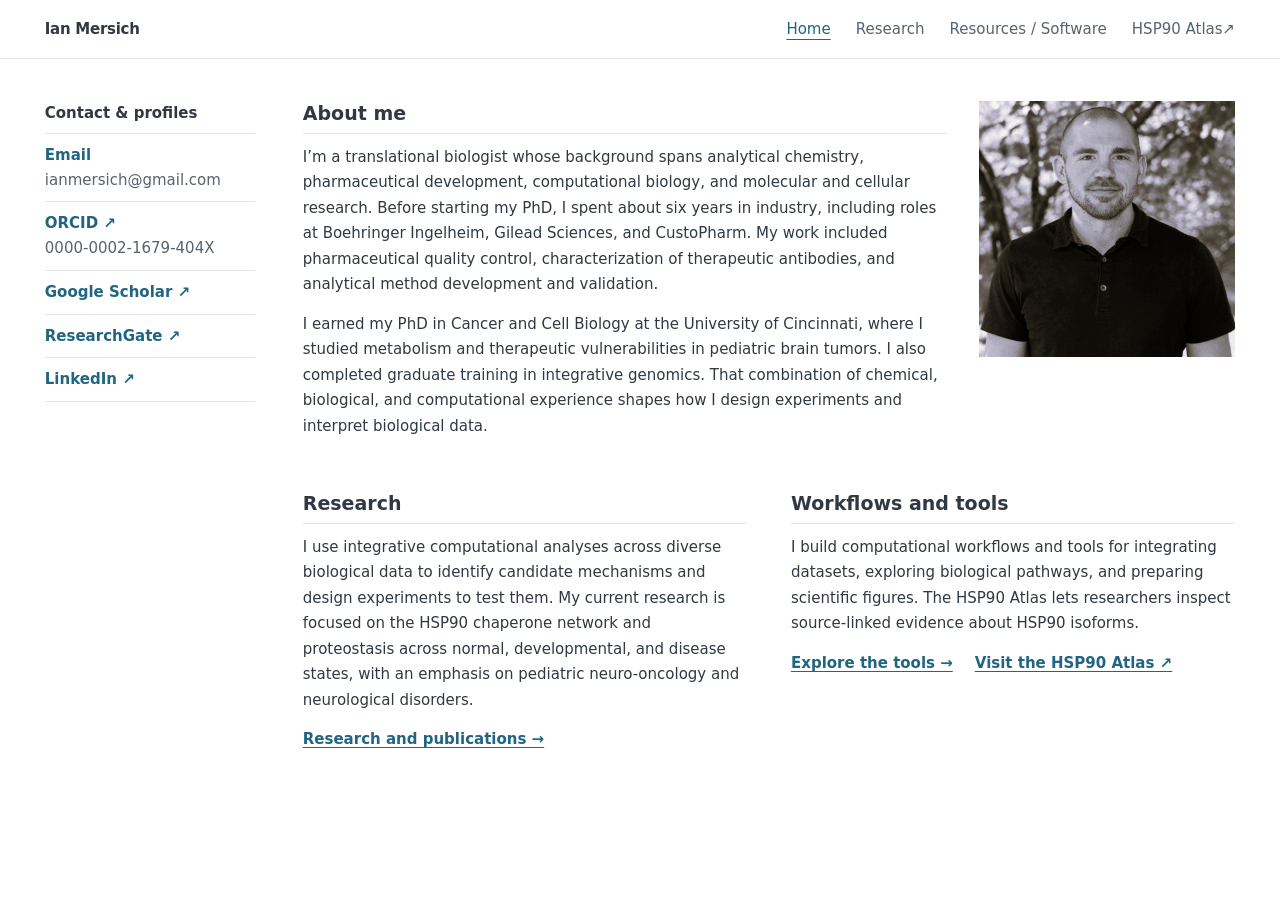
==== pages/index.html @ 9560d46a "Publish Research and Resources pages with personal-site navigation" ====
<!doctype html>
<html lang="en">
  <head>
    <meta charset="utf-8">
    <meta name="viewport" content="width=device-width, initial-scale=1">
    <meta name="description" content="Research and scientific software by Ian Mersich.">
    <title>Ian Mersich — Research and scientific software</title>
    <link rel="icon" href="assets/favicon.svg" type="image/svg+xml">
    <link rel="stylesheet" href="assets/preview.css">
    <link rel="stylesheet" href="assets/personal-theme.css">
  </head>
  <body data-preview-page="home">
    <a class="skip-link" href="#main">Skip to content</a>
    <header class="site-header"><div class="site-header__inner"><a class="wordmark" href="/" aria-label="Ian Mersich home"><span class="wordmark__text"><strong>Ian Mersich</strong></span></a><nav class="primary-nav" aria-label="Primary navigation"><a aria-current="page" href="/">Home</a><a href="/research.html">Research</a><a href="/software.html">Resources / Software</a><a href="https://ian-mersich.github.io/hsp90-atlas-site/">HSP90 Atlas <span aria-hidden="true">↗</span></a></nav></div></header>
    <main id="main" class="home-main shell">
      <aside class="profile-summary" aria-label="Contact and professional profiles">
        <p class="profile-summary__label">Contact &amp; profiles</p>
        <nav aria-label="Profile links">
          <a href="mailto:ianmersich@gmail.com">Email<span>ianmersich@gmail.com</span></a>
          <a href="https://orcid.org/0000-0002-1679-404X" rel="me">ORCID ↗<span>0000-0002-1679-404X</span></a>
          <a href="https://scholar.google.com/citations?user=Ad_-PCsAAAAJ&amp;hl=en" rel="me">Google Scholar ↗</a>
          <a href="https://www.researchgate.net/profile/Ian-Mersich-2" rel="me">ResearchGate ↗</a>
          <a href="https://www.linkedin.com/in/ian-mersich" rel="me">LinkedIn ↗</a>
        </nav>
      </aside>
      <div class="personal-content">
        <section class="home-intro" aria-labelledby="about-title">
          <div class="home-intro__copy">
            <h1 id="about-title">About me</h1>
            <p>I’m a translational biologist whose background spans analytical chemistry, pharmaceutical development, computational biology, and molecular and cellular research. Before starting my PhD, I spent about six years in industry, including roles at Boehringer Ingelheim, Gilead Sciences, and CustoPharm. My work included pharmaceutical quality control, characterization of therapeutic antibodies, and analytical method development and validation.</p>
            <p>I earned my PhD in Cancer and Cell Biology at the University of Cincinnati, where I studied metabolism and therapeutic vulnerabilities in pediatric brain tumors. I also completed graduate training in integrative genomics. That combination of chemical, biological, and computational experience shapes how I design experiments and interpret biological data.</p>
          </div>
          <img class="home-intro__photo" src="assets/ian-mersich-portrait.jpg" alt="Portrait of Ian Mersich" width="791" height="791" decoding="async">
        </section>
        <section class="home-section" aria-labelledby="home-research-title">
          <h2 id="home-research-title">Research</h2>
          <p>I use integrative computational analyses across diverse biological data to identify candidate mechanisms and design experiments to test them. My current research is focused on the HSP90 chaperone network and proteostasis across normal, developmental, and disease states, with an emphasis on pediatric neuro-oncology and neurological disorders.</p>
          <p><a href="/research.html">Research and publications →</a></p>
        </section>
        <section class="home-section" aria-labelledby="home-resources-title">
          <h2 id="home-resources-title">Workflows and tools</h2>
          <p>I build computational workflows and tools for integrating datasets, exploring biological pathways, and preparing scientific figures. The HSP90 Atlas lets researchers inspect source-linked evidence about HSP90 isoforms.</p>
          <p class="home-inline-links"><a href="/software.html">Explore the tools →</a><a href="https://ian-mersich.github.io/hsp90-atlas-site/">Visit the HSP90 Atlas ↗</a></p>
        </section>
      </div>
    </main>
  </body>
</html>
---- pages/assets/preview.css ----
:root {
  color-scheme: light;
  --paper: #f3f0e8;
  --paper-deep: #e9e4d8;
  --surface: #fbfaf5;
  --ink: #15231f;
  --muted: #5e6760;
  --line: #cbc9bd;
  --forest: #214c43;
  --forest-light: #d9e4dc;
  --amber: #c96e32;
  --amber-dark: #91441f;
  --blue: #3f626d;
  --focus: #1768a5;
  --max: 1240px;
  --serif: Georgia, "Times New Roman", serif;
  --sans: Inter, ui-sans-serif, system-ui, -apple-system, BlinkMacSystemFont, "Segoe UI", sans-serif;
  font-family: var(--sans);
}

* { box-sizing: border-box; }

html {
  background: var(--paper);
  color: var(--ink);
  scroll-behavior: smooth;
  scroll-padding-top: 160px;
}

section[id], h2[id] { scroll-margin-top: 160px; }

body {
  margin: 0;
  min-width: 320px;
  background:
    radial-gradient(circle at 88% 6%, rgba(201, 110, 50, 0.09), transparent 30rem),
    var(--paper);
  font-size: 16px;
  line-height: 1.58;
}

a { color: inherit; text-underline-offset: 0.22em; }
a:hover { text-decoration-thickness: 2px; }
a:focus-visible, summary:focus-visible {
  outline: 3px solid var(--focus);
  outline-offset: 4px;
  border-radius: 3px;
}

.shell {
  width: min(calc(100% - 64px), var(--max));
  margin-inline: auto;
}

.skip-link {
  position: fixed;
  z-index: 100;
  inset: 12px auto auto 12px;
  transform: translateY(-180%);
  padding: 10px 14px;
  border: 1px solid var(--line);
  background: var(--surface);
  font-weight: 750;
}
.skip-link:focus { transform: translateY(0); }

.preview-banner {
  min-height: 38px;
  display: flex;
  align-items: center;
  justify-content: space-between;
  gap: 24px;
  padding: 7px max(24px, calc((100vw - var(--max)) / 2));
  color: #eef5f1;
  background: var(--forest);
  font-size: 12px;
  letter-spacing: 0.015em;
}
.preview-banner div { display: flex; gap: 12px; flex-wrap: wrap; }
.preview-banner strong { color: #fff; }
.preview-banner a { flex: 0 0 auto; font-weight: 750; }

.site-header {
  position: sticky;
  top: 0;
  z-index: 20;
  border-bottom: 1px solid rgba(21, 35, 31, 0.16);
  background: rgba(243, 240, 232, 0.94);
  backdrop-filter: blur(18px);
}
.site-header__inner {
  width: min(calc(100% - 64px), var(--max));
  min-height: 78px;
  margin-inline: auto;
  display: flex;
  align-items: center;
  justify-content: space-between;
  gap: 40px;
}
.wordmark {
  display: inline-flex;
  align-items: center;
  gap: 12px;
  color: var(--ink);
  font-size: 17px;
  font-weight: 780;
  letter-spacing: -0.018em;
  text-decoration: none;
}
.wordmark__mark {
  width: 31px;
  height: 31px;
  display: grid;
  place-items: center;
  border-radius: 50%;
  color: #fff;
  background: var(--ink);
  font-family: var(--serif);
  font-size: 18px;
  font-weight: 400;
}
.primary-nav { display: flex; align-items: stretch; gap: 32px; }
.primary-nav a {
  min-height: 48px;
  display: inline-flex;
  align-items: center;
  position: relative;
  color: var(--muted);
  font-size: 14px;
  font-weight: 720;
  text-decoration: none;
}
.primary-nav a[aria-current="page"] { color: var(--ink); }
.primary-nav a[aria-current="page"]::after {
  content: "";
  position: absolute;
  inset: auto 0 4px;
  height: 2px;
  background: var(--amber);
}

.kicker {
  margin: 0 0 18px;
  color: var(--amber-dark);
  font-size: 11px;
  font-weight: 800;
  letter-spacing: 0.15em;
  text-transform: uppercase;
}
.kicker--light { color: #f3b383; }
h1, h2, h3, p { margin-top: 0; }
h1, h2 {
  font-family: var(--serif);
  font-weight: 400;
  letter-spacing: -0.042em;
}
h1 { margin-bottom: 28px; font-size: clamp(52px, 6.6vw, 94px); line-height: 0.98; }
h2 { margin-bottom: 20px; font-size: clamp(34px, 4vw, 58px); line-height: 1.04; }
h3 { margin-bottom: 12px; font-size: clamp(22px, 2.2vw, 32px); line-height: 1.2; letter-spacing: -0.026em; }

.hero {
  min-height: 720px;
  display: grid;
  grid-template-columns: minmax(0, 1.03fr) minmax(430px, 0.74fr);
  align-items: center;
  gap: clamp(60px, 8vw, 128px);
  padding-block: 78px 92px;
}
.hero__copy { max-width: 720px; }
.hero-aside {
  align-self: stretch;
  display: flex;
  flex-direction: column;
  justify-content: center;
  padding: 38px clamp(26px, 4vw, 56px);
  border-left: 1px solid var(--line);
  background: rgba(251, 250, 245, 0.67);
}
.hero-aside ol { margin: 0; padding: 0; list-style: none; border-top: 1px solid var(--ink); }
.hero-aside li { display: grid; grid-template-columns: 34px 1fr; column-gap: 14px; padding: 20px 0; border-bottom: 1px solid var(--line); }
.hero-aside li span { color: var(--amber-dark); font-size: 11px; font-weight: 800; }
.hero-aside li strong { font-family: var(--serif); font-size: 22px; line-height: 1.12; font-weight: 400; }
.hero-aside li p { grid-column: 2; margin: 8px 0 0; color: var(--muted); font-size: 13px; }
.hero__lead, .page-hero__lead {
  max-width: 710px;
  margin-bottom: 36px;
  color: var(--muted);
  font-size: clamp(18px, 1.75vw, 24px);
  line-height: 1.55;
}
.hero__actions { display: flex; align-items: center; gap: 28px; flex-wrap: wrap; }
.button {
  min-height: 48px;
  display: inline-flex;
  align-items: center;
  justify-content: center;
  padding: 11px 18px;
  border: 1px solid currentColor;
  font-size: 14px;
  font-weight: 780;
  text-decoration: none;
}
.button--primary { color: #fff; border-color: var(--forest); background: var(--forest); }
.button--primary:hover { background: #173b34; }
.button--light { color: var(--ink); border-color: #f7e7d8; background: #f7e7d8; }
.text-link { font-size: 14px; font-weight: 780; }

.hero-figure { min-width: 0; }
.hero-figure svg { width: 100%; display: block; overflow: visible; }
.hero-figure__path { fill: none; stroke-width: 1.6; }
.hero-figure__path--a { stroke: var(--amber); }
.hero-figure__path--b { stroke: var(--blue); stroke-dasharray: 4 7; }
.hero-figure__wash { fill: rgba(255, 255, 255, 0.42); stroke: rgba(21, 35, 31, 0.11); }
.hero-figure__node { fill: var(--surface); stroke: var(--forest); stroke-width: 2; }
.hero-figure__node--large { fill: var(--forest-light); }
.hero-figure text { fill: var(--ink); font: 22px var(--serif); text-anchor: middle; }
.hero-figure text.hero-figure__small { fill: var(--muted); font: 12px var(--sans); letter-spacing: 0.08em; text-transform: uppercase; }
.hero-figure > p { max-width: 340px; margin: -26px auto 0; color: var(--muted); font-size: 11px; text-align: center; }

.question-index, .publication-gates, .evidence-order, .software-flow {
  padding-block: 100px;
  border-top: 1px solid var(--line);
}
.section-intro { max-width: 760px; margin-bottom: 58px; }
.section-intro > p:last-child { color: var(--muted); }
.section-intro--split {
  max-width: none;
  display: grid;
  grid-template-columns: minmax(0, 1fr) minmax(300px, 0.62fr);
  gap: 80px;
  align-items: end;
}
.section-intro--split h2 { margin-bottom: 0; }
.section-intro--split > p { margin-bottom: 8px; }

.question-list { list-style: none; margin: 0; padding: 0; border-top: 1px solid var(--ink); }
.question-list li {
  display: grid;
  grid-template-columns: 72px minmax(0, 1fr) 44px;
  gap: 28px;
  align-items: start;
  padding-block: 34px;
  border-bottom: 1px solid var(--line);
}
.question-list__number, .question-list__status { color: var(--amber-dark); font-size: 11px; font-weight: 800; letter-spacing: 0.12em; text-transform: uppercase; }
.question-list__status { margin-bottom: 9px; }
.question-list h3 { max-width: 810px; }
.question-list li div > p:last-child { max-width: 760px; margin-bottom: 0; color: var(--muted); }
.question-list__arrow { padding-top: 36px; color: var(--amber-dark); font-size: 24px; text-align: right; }

.story-section {
  display: grid;
  grid-template-columns: minmax(0, 1.05fr) minmax(390px, 0.82fr);
  gap: clamp(52px, 8vw, 110px);
  align-items: center;
  padding-block: 112px 124px;
  border-top: 1px solid var(--line);
}
.story-visual { min-height: 520px; position: relative; overflow: hidden; background: var(--paper-deep); }
.story-visual__field {
  position: absolute;
  inset: 11% 9%;
  background:
    radial-gradient(circle at 24% 31%, var(--amber) 0 7px, transparent 8px),
    radial-gradient(circle at 67% 24%, var(--forest) 0 14px, transparent 15px),
    radial-gradient(circle at 72% 69%, var(--blue) 0 9px, transparent 10px),
    radial-gradient(circle at 36% 72%, var(--forest) 0 5px, transparent 6px),
    linear-gradient(115deg, transparent 0 39%, rgba(33, 76, 67, 0.2) 39.3% 39.8%, transparent 40.1%),
    linear-gradient(25deg, transparent 0 56%, rgba(201, 110, 50, 0.23) 56.3% 56.8%, transparent 57.1%);
  border: 1px solid rgba(21, 35, 31, 0.16);
  border-radius: 50% 45% 48% 42%;
  transform: rotate(-5deg);
}
.story-visual__label { position: absolute; padding: 5px 9px; color: var(--muted); background: var(--surface); font-size: 10px; font-weight: 800; letter-spacing: 0.12em; text-transform: uppercase; }
.story-visual__label--one { left: 9%; top: 15%; }
.story-visual__label--two { right: 8%; top: 46%; }
.story-visual__label--three { left: 23%; bottom: 10%; }
.story-visual--atlas { padding: 40px; background: #e3e9e3; }
.story-visual--atlas::before,
.story-visual--atlas::after { content: ""; position: absolute; inset: 23% 17%; border: 1px solid rgba(33, 76, 67, 0.36); border-radius: 50%; transform: rotate(-23deg); }
.story-visual--atlas::after { inset: 33% 10%; transform: rotate(33deg); border-color: rgba(201, 110, 50, 0.43); }
.story-visual__eyebrow { position: relative; z-index: 1; font-family: var(--serif); font-size: clamp(24px, 3vw, 36px); }
.story-visual__isoform { position: absolute; z-index: 2; display: grid; place-items: center; width: 114px; height: 114px; border: 1px solid var(--forest); border-radius: 50%; background: var(--surface); color: var(--forest); font-size: 13px; font-weight: 800; }
.story-visual__isoform--one { top: 26%; left: 20%; }
.story-visual__isoform--two { top: 27%; right: 15%; }
.story-visual__isoform--three { bottom: 18%; left: 25%; }
.story-visual__isoform--four { bottom: 14%; right: 13%; }
.story-visual__caption { position: absolute; z-index: 3; left: 40px; bottom: 16px; right: 40px; color: var(--muted); font-size: 11px; }
.story-copy__lead { margin-bottom: 34px; color: var(--muted); font-size: 19px; }
.story-facts { margin: 0 0 34px; border-top: 1px solid var(--line); }
.story-facts div { display: grid; grid-template-columns: 120px 1fr; gap: 18px; padding-block: 13px; border-bottom: 1px solid var(--line); }
.story-facts dt { font-size: 12px; font-weight: 800; }
.story-facts dd { margin: 0; color: var(--muted); font-size: 13px; }

.free-bench-band { color: #eef4f0; background: var(--ink); }
.free-bench-band__inner { min-height: 470px; display: grid; grid-template-columns: minmax(0, 1fr) minmax(360px, 0.72fr); gap: 96px; align-items: center; }
.free-bench-band h2 { margin-bottom: 0; color: #fff; }
.free-bench-band__inner > div:last-child p { margin-bottom: 30px; color: #c5d1ca; font-size: 18px; }

.gate-list { list-style: none; margin: 0; padding: 0; display: grid; grid-template-columns: repeat(2, minmax(0, 1fr)); border-top: 1px solid var(--line); }
.gate-list li { min-height: 100px; display: grid; grid-template-columns: 50px 1fr; align-items: center; padding: 20px 26px 20px 0; border-bottom: 1px solid var(--line); font-weight: 700; }
.gate-list li:nth-child(odd) { border-right: 1px solid var(--line); }
.gate-list li:nth-child(even) { padding-left: 26px; }
.gate-list span { color: var(--amber-dark); font-size: 11px; letter-spacing: 0.1em; }

.site-footer { border-top: 1px solid var(--line); background: var(--surface); }
.site-footer__inner { min-height: 170px; display: flex; align-items: center; justify-content: space-between; gap: 40px; color: var(--muted); font-size: 12px; }
.site-footer p { margin: 0; }
.site-footer strong { display: block; margin-bottom: 3px; color: var(--ink); font-size: 14px; }
.site-footer span { display: block; }

.page-hero { max-width: 1050px; margin-inline: max(32px, calc((100vw - var(--max)) / 2)); padding-block: 96px 82px; }
.page-hero h1 { max-width: 980px; font-size: clamp(52px, 6vw, 84px); }
.page-hero--software { max-width: 1240px; display: grid; grid-template-columns: minmax(0, 1.25fr) minmax(290px, .65fr); align-items: center; gap: 7vw; }
.software-aside { padding: 30px; border: 1px solid var(--line); background: var(--surface); }
.software-aside ol { list-style: none; margin: 0; padding: 0; border-top: 1px solid var(--ink); }
.software-aside li { display: grid; grid-template-columns: 30px 1fr; align-items: center; gap: 10px; padding: 13px 0; border-bottom: 1px solid var(--line); }
.software-aside li span { color: var(--amber-dark); font-size: 10px; font-weight: 800; }
.software-aside li strong { font-family: var(--serif); font-size: 26px; font-weight: 400; }
.software-aside > p:last-child { margin: 20px 0 0; color: var(--muted); font-size: 13px; }

.research-template { padding-block: 76px 92px; border-top: 1px solid var(--ink); }
.research-template__header { display: flex; justify-content: space-between; gap: 24px; margin-bottom: 72px; font-size: 11px; font-weight: 800; letter-spacing: 0.12em; text-transform: uppercase; }
.research-template__header p { margin: 0; color: var(--amber-dark); }
.research-template__body { display: grid; grid-template-columns: minmax(0, 1.2fr) minmax(330px, 0.72fr); gap: 88px; }
.research-template__body h2 { max-width: 700px; }
.research-template__summary { padding-top: 35px; color: var(--muted); font-size: 18px; }
.research-template__facts { display: grid; grid-template-columns: repeat(4, 1fr); margin: 74px 0 0; border-top: 1px solid var(--line); }
.research-template__facts div { min-height: 104px; padding: 18px 22px 12px 0; border-right: 1px solid var(--line); }
.research-template__facts div + div { padding-left: 22px; }
.research-template__facts div:last-child { border-right: 0; }
.research-template__facts dt { margin-bottom: 7px; font-size: 11px; font-weight: 800; text-transform: uppercase; }
.research-template__facts dd { margin: 0; color: var(--muted); font-size: 13px; }
.research-template--alternate { border-color: var(--line); background: linear-gradient(90deg, transparent, rgba(255, 255, 255, 0.25), transparent); }

.evidence-order ol, .software-flow ol { list-style: none; margin: 0; padding: 0; display: grid; grid-template-columns: repeat(5, minmax(0, 1fr)); border-top: 1px solid var(--ink); }
.evidence-order li, .software-flow li { min-height: 220px; padding: 22px 24px 22px 0; border-right: 1px solid var(--line); }
.evidence-order li + li, .software-flow li + li { padding-left: 24px; }
.evidence-order li:last-child, .software-flow li:last-child { border-right: 0; }
.evidence-order span, .software-flow span { display: block; margin-bottom: 42px; color: var(--amber-dark); font-size: 11px; font-weight: 800; }
.evidence-order strong, .software-flow strong { display: block; margin-bottom: 8px; font-size: 16px; }
.evidence-order p, .software-flow p { margin: 0; color: var(--muted); font-size: 13px; }
.software-flow ol { grid-template-columns: repeat(4, minmax(0, 1fr)); }

.product-list { border-top: 1px solid var(--ink); }
.product-row {
  display: grid;
  grid-template-columns: 64px minmax(230px, 0.72fr) minmax(330px, 1fr) 180px;
  gap: 36px;
  padding-block: 54px 62px;
  border-bottom: 1px solid var(--line);
  align-items: start;
}
.product-row__index { color: var(--amber-dark); font-size: 11px; font-weight: 800; letter-spacing: 0.12em; }
.product-row h2 { margin: 0; font-size: clamp(31px, 3.2vw, 46px); }
.product-row__copy > p { margin-bottom: 22px; color: var(--muted); font-size: 17px; }
.product-row__copy ul { margin: 0; padding-left: 1.1em; color: var(--muted); font-size: 13px; }
.product-row__copy li + li { margin-top: 5px; }
.product-row__status { justify-self: end; margin: 4px 0 0; padding: 5px 9px; border: 1px solid var(--line); color: var(--muted); font-size: 10px; font-weight: 800; letter-spacing: 0.08em; text-transform: uppercase; }
.product-row--workspace { --row-accent: var(--forest); }
.product-row--bioplot { --row-accent: var(--amber); }
.product-row--figure { --row-accent: var(--blue); }
.product-row__index { border-top: 4px solid var(--row-accent); padding-top: 10px; }

.availability { display: grid; grid-template-columns: minmax(0, 1fr) minmax(340px, 0.72fr); gap: 96px; align-items: start; padding-block: 110px; }
.availability h2 { margin-bottom: 0; }
.availability > p { color: var(--muted); font-size: 18px; }
.availability__copy { color: var(--muted); font-size: 18px; }
.availability__copy p + p { margin-top: 18px; }

.section-nav { border-bottom: 1px solid var(--line); background: var(--surface); }
.section-nav .shell { min-height: 58px; display: flex; align-items: center; justify-content: space-between; gap: 24px; }
.section-nav span { font-size: 13px; font-weight: 800; }
.section-nav div div { display: flex; flex-wrap: wrap; gap: 26px; }
.section-nav a { color: var(--muted); font-size: 12px; font-weight: 700; text-decoration: none; }
.section-nav a:hover { color: var(--ink); text-decoration: underline; }
.figure-hero { min-height: 690px; display: grid; grid-template-columns: minmax(0, 1fr) minmax(370px, 0.85fr); gap: clamp(48px, 7vw, 100px); align-items: center; padding-block: 96px 112px; }
.figure-hero h1 { max-width: 800px; }
.figure-study { min-width: 0; padding: 30px; background: #dfeae8; box-shadow: inset 0 0 0 1px #bbcfca; }
.figure-study__page { padding: 24px; aspect-ratio: 0.86; background: #fffdfa; box-shadow: 0 12px 30px rgba(21, 35, 31, 0.12); }
.figure-study__top { display: flex; justify-content: space-between; color: var(--forest); font-family: var(--serif); font-size: 28px; }
.figure-study__cells { height: calc(100% - 34px); display: grid; grid-template-columns: 1fr 1fr; grid-template-rows: 1.3fr 0.6fr; gap: 12px; }
.figure-study__plot { position: relative; display: flex; align-items: end; gap: 8px; padding: 34px 18px 18px; border: 1px solid var(--line); background: linear-gradient(to top, #f0f4ef 1px, transparent 1px) 0 0/100% 25%; }
.figure-study__plot i { flex: 1; display: block; background: var(--forest); }
.figure-study__plot i:nth-child(1) { height: 38%; }.figure-study__plot i:nth-child(2) { height: 64%; background: var(--blue); }.figure-study__plot i:nth-child(3) { height: 48%; }.figure-study__plot i:nth-child(4) { height: 81%; background: var(--blue); }
.figure-study__image { border: 1px solid var(--line); background: radial-gradient(circle at 36% 42%, #71988e 0 15%, transparent 16%), radial-gradient(circle at 63% 57%, #c87955 0 10%, transparent 11%), radial-gradient(circle at 73% 30%, #426b75 0 8%, transparent 9%), #e9e9de; }
.figure-study__annotation { grid-column: 1 / -1; display: flex; align-items: center; justify-content: space-between; gap: 12px; padding: 12px; border-top: 1px solid var(--line); color: var(--muted); font-size: 11px; text-transform: uppercase; letter-spacing: .09em; }
.figure-study > p { margin: 12px 0 0; color: var(--muted); font-size: 11px; text-align: center; }
.figure-learning { display: grid; grid-template-columns: minmax(0, .8fr) minmax(0, 1fr); gap: 9vw; padding-block: 105px; border-top: 1px solid var(--line); }
.figure-learning > div > p:last-child { max-width: 550px; color: var(--muted); font-size: 18px; }
.figure-learning ol { margin: 0; padding: 0; list-style: none; border-top: 1px solid var(--ink); }
.figure-learning li { display: grid; grid-template-columns: 42px 1fr; column-gap: 16px; padding: 18px 0; border-bottom: 1px solid var(--line); }
.figure-learning li span { color: var(--amber-dark); font-size: 11px; font-weight: 800; }
.figure-learning li strong { font-size: 16px; }.figure-learning li p { grid-column: 2; margin: 3px 0 0; color: var(--muted); font-size: 13px; }
.figure-format-band { color: #eef4f0; background: var(--forest); }
.figure-format-band__inner { display: grid; grid-template-columns: minmax(0, 1fr) minmax(360px, .85fr); gap: 9vw; padding-block: 100px; }
.figure-format-band h2 { color: #fff; }.figure-format-band__inner > div:last-child { color: #d8e5de; font-size: 18px; }

@media (max-width: 900px) {
  .shell, .site-header__inner { width: min(calc(100% - 40px), var(--max)); }
  .hero { min-height: auto; grid-template-columns: 1fr; padding-top: 72px; }
  .hero-aside { border-left: 0; border-top: 1px solid var(--line); }
  .hero-figure { max-width: 560px; margin-inline: auto; }
  .section-intro--split, .story-section, .free-bench-band__inner, .research-template__body, .availability, .page-hero--software { grid-template-columns: 1fr; gap: 34px; }
  .free-bench-band__inner { padding-block: 88px; }
  .research-template__facts { grid-template-columns: repeat(2, 1fr); }
  .research-template__facts div:nth-child(2) { border-right: 0; }
  .evidence-order ol { grid-template-columns: repeat(2, 1fr); }
  .evidence-order li { border-bottom: 1px solid var(--line); }
  .software-flow ol { grid-template-columns: repeat(2, 1fr); }
  .product-row { grid-template-columns: 48px minmax(0, 0.65fr) minmax(0, 1fr); }
  .product-row__status { grid-column: 2 / -1; justify-self: start; }
  .figure-hero, .figure-learning, .figure-format-band__inner { grid-template-columns: 1fr; gap: 35px; }
  .figure-hero { min-height: auto; }
  .figure-study { max-width: 580px; }
}

@media (max-width: 620px) {
  html { scroll-padding-top: 190px; }
  section[id], h2[id] { scroll-margin-top: 190px; }
  .preview-banner { align-items: flex-start; padding-inline: 16px; }
  .preview-banner span { display: none; }
  .site-header__inner { min-height: 94px; align-items: flex-start; flex-direction: column; justify-content: center; gap: 2px; padding-block: 10px; }
  .primary-nav { width: 100%; justify-content: space-between; gap: 12px; }
  .primary-nav a { min-height: 36px; }
  .primary-nav { flex-wrap: wrap; justify-content: flex-start; column-gap: 18px; }
  .section-nav .shell { align-items: flex-start; flex-direction: column; padding-block: 12px; gap: 7px; }
  .section-nav div div { gap: 10px 18px; }
  h1 { font-size: clamp(44px, 15vw, 66px); }
  .hero { padding-block: 58px 76px; }
  .hero-figure > p { margin-top: -5px; }
  .question-index, .publication-gates, .evidence-order, .software-flow { padding-block: 74px; }
  .question-list li { grid-template-columns: 42px 1fr; gap: 14px; }
  .question-list__arrow { display: none; }
  .story-visual { min-height: 380px; }
  .story-visual__isoform { width: 82px; height: 82px; font-size: 11px; }
  .story-visual__caption { left: 16px; right: 16px; }
  .gate-list { grid-template-columns: 1fr; }
  .gate-list li:nth-child(odd) { border-right: 0; }
  .gate-list li:nth-child(even) { padding-left: 0; }
  .site-footer__inner { min-height: 190px; align-items: flex-start; flex-direction: column; justify-content: center; gap: 20px; }
  .page-hero { margin-inline: 20px; padding-block: 82px; }
  .software-aside { padding: 22px; }
  .research-template__header { margin-bottom: 48px; }
  .research-template__facts, .evidence-order ol, .software-flow ol { grid-template-columns: 1fr; }
  .research-template__facts div, .research-template__facts div + div { padding-left: 0; border-right: 0; border-bottom: 1px solid var(--line); }
  .evidence-order li, .evidence-order li + li, .software-flow li, .software-flow li + li { min-height: 0; padding: 22px 0; border-right: 0; border-bottom: 1px solid var(--line); }
  .evidence-order span, .software-flow span { margin-bottom: 18px; }
  .product-row { grid-template-columns: 38px 1fr; gap: 24px 12px; }
  .product-row__copy, .product-row__status { grid-column: 2; }
  .figure-study { padding: 12px; }
  .figure-study__page { padding: 13px; }
  .figure-study__cells { gap: 7px; }
  .figure-format-band__inner { padding-block: 70px; }
}

@media (prefers-reduced-motion: reduce) {
  html { scroll-behavior: auto; }
  *, *::before, *::after { animation-duration: 0.01ms !important; animation-iteration-count: 1 !important; transition-duration: 0.01ms !important; }
}

@media print {
  .preview-banner { color: var(--ink); border-bottom: 1px solid var(--line); background: transparent; }
  .site-header { position: static; backdrop-filter: none; }
  body { background: #fff; }
}
---- pages/assets/personal-theme.css ----
/* Private personal-site direction, informed by the restrained layout at hmusta.com.
   The Superbench product name and HSP90 Atlas remain separate from this site identity. */
:root {
  --paper: #ffffff;
  --paper-deep: #f7f8f9;
  --surface: #ffffff;
  --ink: #303943;
  --muted: #58636e;
  --line: #e2e6e9;
  --forest: #216582;
  --forest-light: #edf4f6;
  --amber: #216582;
  --amber-dark: #216582;
  --blue: #216582;
  --focus: #1976a3;
  --max: 1600px;
  --page-gutter: clamp(24px, 3.5vw, 72px);
  --serif: ui-sans-serif, system-ui, -apple-system, BlinkMacSystemFont, "Segoe UI", sans-serif;
  --sans: ui-sans-serif, system-ui, -apple-system, BlinkMacSystemFont, "Segoe UI", sans-serif;
}

html { background: #fff; scroll-padding-top: 24px; }
section[id], h2[id] { scroll-margin-top: 24px; }
body { background: #fff; color: var(--ink); font-size: 15px; line-height: 1.65; }
main { min-width: 0; }
p { max-width: 72ch; }
a { color: var(--forest); }
h1, h2, h3 { font-family: var(--sans); color: var(--ink); letter-spacing: 0; line-height: 1.3; }
h1 { font-size: clamp(22px, 2vw, 27px); font-weight: 700; }
h2 { font-size: 20px; font-weight: 680; }
h3 { font-size: 16px; font-weight: 680; }
.kicker { color: var(--muted); font-size: 11px; font-weight: 650; letter-spacing: .02em; text-transform: none; }
.shell { width: min(calc(100% - 2 * var(--page-gutter)), var(--max)); }

.preview-banner { min-height: 26px; padding: 3px max(var(--page-gutter), calc((100vw - var(--max)) / 2)); color: #64707a; background: #f5f6f7; border-bottom: 1px solid var(--line); font-size: 11px; letter-spacing: 0; }
.preview-banner strong { color: #58636e; font-weight: 650; }
.preview-banner a { color: var(--forest); }
.site-header { position: static; background: #fff; border-color: var(--line); backdrop-filter: none; }
.site-header__inner { width: min(calc(100% - 2 * var(--page-gutter)), var(--max)); min-height: 58px; gap: 32px; }
.wordmark { gap: 0; color: var(--ink); font-size: 15px; font-weight: 700; text-decoration: none; white-space: nowrap; }
.wordmark__mark, .wordmark__text small { display: none; }
.wordmark__text strong { display: inline; font-size: 15px; line-height: 1.3; }
.primary-nav { gap: 25px; }
.primary-nav a, .primary-nav a[aria-current="page"] { min-height: 0; padding: 4px 0; border: 0; border-radius: 0; background: transparent; color: var(--muted); font-size: 13px; font-weight: 500; text-decoration: none; }
.primary-nav a:hover, .primary-nav a[aria-current="page"] { background: transparent; color: var(--forest); text-decoration: underline; text-underline-offset: 5px; }
.primary-nav a[aria-current="page"]::after { display: none; }
/* Home uses the available width for profiles, biography, and a larger portrait. */
.home-main { width: min(calc(100% - 2 * var(--page-gutter)), var(--max)); display: grid; grid-template-columns: 210px minmax(0, 1fr); gap: 48px; padding-block: 42px 64px; }
.profile-summary { min-width: 0; color: var(--muted); }
.profile-summary__label { margin: 0; padding-bottom: 7px; border-bottom: 1px solid var(--line); color: var(--ink); font-weight: 700; }
.profile-summary nav { display: grid; }
.profile-summary nav a { display: block; padding: 9px 0; border-bottom: 1px solid var(--line); font-weight: 600; text-decoration: none; }
.profile-summary nav a span { display: block; color: var(--muted); font-weight: 400; overflow-wrap: anywhere; }
.profile-summary nav a:hover { text-decoration: underline; }
.personal-content { min-width: 0; }
.home-intro { display: grid; grid-template-columns: minmax(0, 1fr) clamp(190px, 20vw, 320px); align-items: start; gap: 32px; max-width: none; }
.home-intro__copy { min-width: 0; }
.home-intro__photo { display: block; width: 100%; height: auto; aspect-ratio: 1; object-fit: cover; }
.home-intro h1, .home-section h2 { margin: 0 0 11px; padding-bottom: 7px; border-bottom: 1px solid var(--line); font-size: 20px; }
.home-intro p, .home-section p { margin: 0 0 14px; color: var(--ink); font-size: 15px; line-height: 1.7; }
.home-intro p { max-width: 84ch; }
.home-section { margin-top: 34px; }
.home-section a { font-weight: 600; }
.home-section .home-inline-links { display: flex; flex-wrap: wrap; gap: 8px 22px; margin-top: 8px; }

/* Research and resources retain concise citations and simple section dividers. */
.research-main, .resource-main { width: min(calc(100% - 2 * var(--page-gutter)), 1240px); max-width: none; padding-block: 40px 64px; }
.superbench-main { width: min(calc(100% - 2 * var(--page-gutter)), var(--max)); }
.research-heading, .resource-heading { max-width: 800px; }
.research-heading h1, .resource-heading h1 { max-width: 780px; margin: 0 0 12px; font-size: 25px; }
.research-heading > p:last-child, .resource-heading > p:last-child { color: var(--ink); font-size: 15px; line-height: 1.7; }
.selected-work, .publications, .resource-list, .resource-guides { margin-top: 34px; padding-top: 18px; border-top: 1px solid var(--line); }
.study-row a, .resource-entry__links a, .resource-guides a { color: var(--forest); font-weight: 600; }
.selected-work__heading, .publications__heading { display: flex; justify-content: space-between; gap: 24px; align-items: start; margin-bottom: 12px; }
.selected-work__heading h2, .publications__heading h2 { margin: 0; font-size: 20px; }
.selected-work__heading > p, .publications__heading > p { max-width: 320px; margin: 0; color: var(--muted); font-size: 12px; }
.study-row { display: grid; grid-template-columns: 170px minmax(0, 1fr); gap: 24px; padding: 17px 0; border-top: 1px solid var(--line); }
.study-row__meta { color: var(--muted); font-size: 12px; }
.study-row h3 { margin: 0 0 5px; font-size: 16px; }
.study-row p { margin: 0 0 7px; color: var(--ink); font-size: 13px; }
.study-row a { font-size: 13px; }
.publications > h3 { margin: 24px 0 7px; font-size: 16px; }
.publication-list, .other-work ul { margin: 0; padding: 0; list-style: none; }
.publication-list li, .other-work li { padding: 13px 0; border-top: 1px solid var(--line); font-size: 13px; }
.publication-list li > span, .other-work li > span { display: block; color: var(--muted); font-size: 11px; }
.publication-list li > a, .other-work li > a { display: block; color: var(--forest); font-size: 14px; font-weight: 650; }
.publication-list li > p { margin: 3px 0 0; color: var(--muted); font-size: 12px; }
.publication-links { margin-top: 3px; font-size: 12px; }
.other-work { margin-top: 26px; }
.other-work > h3 { margin: 0; font-size: 16px; }
.other-work > p { margin: 3px 0 12px; color: var(--muted); font-size: 12px; }

.resource-entry, .resource-guides { display: grid; grid-template-columns: 170px minmax(0, 1fr); gap: 24px; padding: 18px 0; border-bottom: 1px solid var(--line); }
.resource-entry__meta { color: var(--muted); font-size: 12px; }
.resource-entry__meta > span { display: none; }
.resource-entry__meta p { margin: 0; }
.resource-entry__meta strong { color: var(--ink); }
.resource-entry h2 { margin: 0 0 6px; font-size: 18px; }
.resource-entry p, .resource-guides p { margin: 0 0 11px; color: var(--ink); font-size: 14px; }
.resource-entry__links { display: flex; flex-wrap: wrap; gap: 8px 22px; margin-top: 10px; font-size: 13px; }
.resource-guides { border-top: 0; }
.resource-guides h2 { margin: 0; font-size: 16px; }
.superbench-section { margin-top: 34px; padding-top: 18px; border-top: 1px solid var(--line); }
.superbench-section h2 { margin: 0 0 12px; }
.superbench-image-note { color: var(--muted); }
.superbench-tool-list { margin: 0; padding: 0; list-style: none; }
.superbench-tool-list li { display: grid; grid-template-columns: 12px minmax(0, 1.2fr) minmax(0, 1fr); gap: 0 20px; align-items: start; padding: 20px 0; border-top: 1px solid var(--line); line-height: 1.7; }
.superbench-tool-list li::before { content: "•"; grid-column: 1; }
.superbench-tool-copy { grid-column: 2; }
.superbench-tool-shot { min-width: 0; grid-column: 3; margin: 0; }
.superbench-tool-shot > a { display: block; }
.superbench-tool-shot img { display: block; width: 100%; height: auto; border: 1px solid var(--line); }
.superbench-tool-shot figcaption { margin-top: 7px; color: var(--muted); line-height: 1.45; }
.superbench-tool-shot a:focus-visible { outline: 3px solid var(--focus); outline-offset: 3px; }
.superbench-tool-list strong { color: var(--ink); font-weight: 700; }
.superbench-tool-list a, .superbench-return a { font-weight: 600; }
.superbench-limits { margin: 20px 0 0; color: var(--muted); }
.superbench-return { margin: 20px 0 0; }

/* Keep the Figure page in the same quiet reading system. */
.section-nav { background: #fff; border-color: var(--line); }
.section-nav .shell { min-height: 44px; }
.section-nav a { color: var(--muted); }
.figure-hero { width: min(calc(100% - 2 * var(--page-gutter)), var(--max)); min-height: 0; display: grid; grid-template-columns: minmax(0, 1fr) minmax(0, 1.05fr); gap: 32px; align-items: start; margin: 32px auto 0; padding: 0; background: #fff; border: 0; border-radius: 0; }
.figure-hero > div:first-child { align-self: start; padding: 8px 0 0; }
.figure-hero h1, .page-hero h1 { max-width: 650px; font-size: 25px; }
.figure-hero .hero__lead { margin-bottom: 12px; color: var(--ink); font-size: 15px; }
.figure-hero > div:first-child > p:not(.kicker) { line-height: 1.7; }
.figure-hero .hero__actions { margin-top: 24px; }
.figure-preview { min-width: 0; margin: 0; }
.figure-preview > a { display: block; }
.figure-preview img { display: block; width: 100%; height: auto; border: 1px solid var(--line); }
.figure-preview figcaption { margin-top: 7px; color: var(--muted); line-height: 1.45; }
.figure-preview a:focus-visible { outline: 3px solid var(--focus); outline-offset: 3px; }
body[data-preview-page="figure"] .question-index { padding-block: 32px; }
body[data-preview-page="figure"] .section-intro { margin-bottom: 24px; }
body[data-preview-page="figure"] .question-list li { grid-template-columns: 32px minmax(0, 1fr); gap: 18px; padding-block: 20px; }
body[data-preview-page="figure"] .question-list h3 { margin-bottom: 6px; }
.figure-library { display: grid; grid-template-columns: minmax(0, .65fr) minmax(0, 1fr); gap: 40px; padding-block: 32px; border-top: 1px solid var(--line); }
.figure-library p { margin-top: 0; }
.figure-learning, .availability { width: min(calc(100% - 2 * var(--page-gutter)), var(--max)); margin: 34px auto 0; padding: 20px 0; background: #fff; border: 0; border-top: 1px solid var(--line); border-radius: 0; }
body[data-preview-page="figure"] main { padding-bottom: 64px; }
.figure-learning { gap: 40px; }
.figure-learning > div > p:last-child, .availability__copy, .availability > p { color: var(--ink); font-size: 14px; }
.figure-format-band { width: min(calc(100% - 2 * var(--page-gutter)), var(--max)); margin: 34px auto 0; background: #f7f8f9; border: 1px solid var(--line); border-radius: 0; color: var(--ink); }
.figure-format-band__inner { padding: 20px; }
.figure-format-band h2 { color: var(--ink); font-size: 20px; }
.figure-format-band__inner > div:last-child { color: var(--ink); font-size: 14px; }
.button--primary { background: var(--forest); border-color: var(--forest); }
.button--primary:hover { background: #174e67; }

/* Retired Home variants remain available as compact comparison pages. */
.work-home, .profile-home { width: min(calc(100% - 2 * var(--page-gutter)), var(--max)); padding-block: 40px 64px; }
.work-home__hero h1, .profile-home__identity h1 { font-size: 25px; }
.work-home__featured { background: #f7f8f9; border-color: var(--line); }
.work-home__featured h2 { font-size: 19px; }
.profile-home__lead { font-size: 16px; }

@media (min-width: 1200px) {
  .personal-content { display: grid; grid-template-columns: repeat(2, minmax(0, 1fr)); column-gap: 44px; align-items: start; }
  .home-intro { grid-column: 1 / -1; }
  .home-section { margin-top: 38px; }
}

@media (max-width: 800px) {
  .site-header__inner { align-items: flex-start; flex-direction: column; justify-content: center; gap: 5px; padding-block: 9px; }
  .primary-nav { flex-wrap: wrap; gap: 3px 17px; }
  .home-main { grid-template-columns: 1fr; gap: 23px; }
  .personal-content { order: 1; }
  .profile-summary { order: 2; margin-top: 4px; padding-top: 16px; border-top: 1px solid var(--line); }
  .profile-summary nav { grid-template-columns: repeat(2, minmax(0, 1fr)); column-gap: 18px; }
  .home-intro { grid-template-columns: minmax(0, 1fr) 152px; gap: 20px; }
  .home-intro__photo { width: 152px; }
  .figure-hero, .figure-library, .figure-learning, .availability { grid-template-columns: 1fr; }
  .figure-preview { max-width: 680px; }
  .superbench-tool-list li { grid-template-columns: 12px minmax(0, 1fr); gap: 8px 12px; }
  .superbench-tool-shot { grid-column: 2; width: min(100%, 520px); }
}

@media (max-width: 620px) {
  html { scroll-padding-top: 24px; }
  section[id], h2[id] { scroll-margin-top: 24px; }
  .shell, .home-main, .research-main, .resource-main, .work-home, .profile-home, .figure-hero, .figure-library, .figure-learning, .availability, .figure-format-band { width: min(calc(100% - 32px), var(--max)); }
  .preview-banner { padding-inline: 16px; }
  .site-header__inner { width: min(calc(100% - 32px), var(--max)); min-height: 0; }
  .primary-nav a, .primary-nav a[aria-current="page"] { min-height: 0; padding: 3px 0; font-size: 12px; }
  h1, .research-heading h1, .resource-heading h1, .figure-hero h1, .work-home__hero h1, .profile-home__identity h1 { font-size: 23px; }
  h2 { font-size: 19px; }
  .home-main, .research-main, .resource-main { padding-block: 25px 15px; }
  .home-intro { grid-template-columns: minmax(0, 1fr) 136px; gap: 16px; }
  .home-intro__photo { width: 136px; }
  .selected-work__heading, .publications__heading { display: block; }
  .selected-work__heading > p, .publications__heading > p { margin-top: 5px; }
  .study-row, .resource-entry, .resource-guides { grid-template-columns: 1fr; gap: 5px; }
  .resource-entry__meta p { margin-bottom: 4px; }
  .figure-hero { gap: 18px; padding: 0; }
  .figure-library { gap: 8px; }
  .figure-learning, .availability { padding: 18px 0; }
}

/* One font family and two type sizes across the private site. The earlier visual
   studies include many local font declarations; these rules keep the active
   presentation consistent until the preview CSS is consolidated. */
body, body * { font-family: var(--sans) !important; font-size: 15px !important; }
body h1, body h2, body h3 { font-size: 19px !important; }
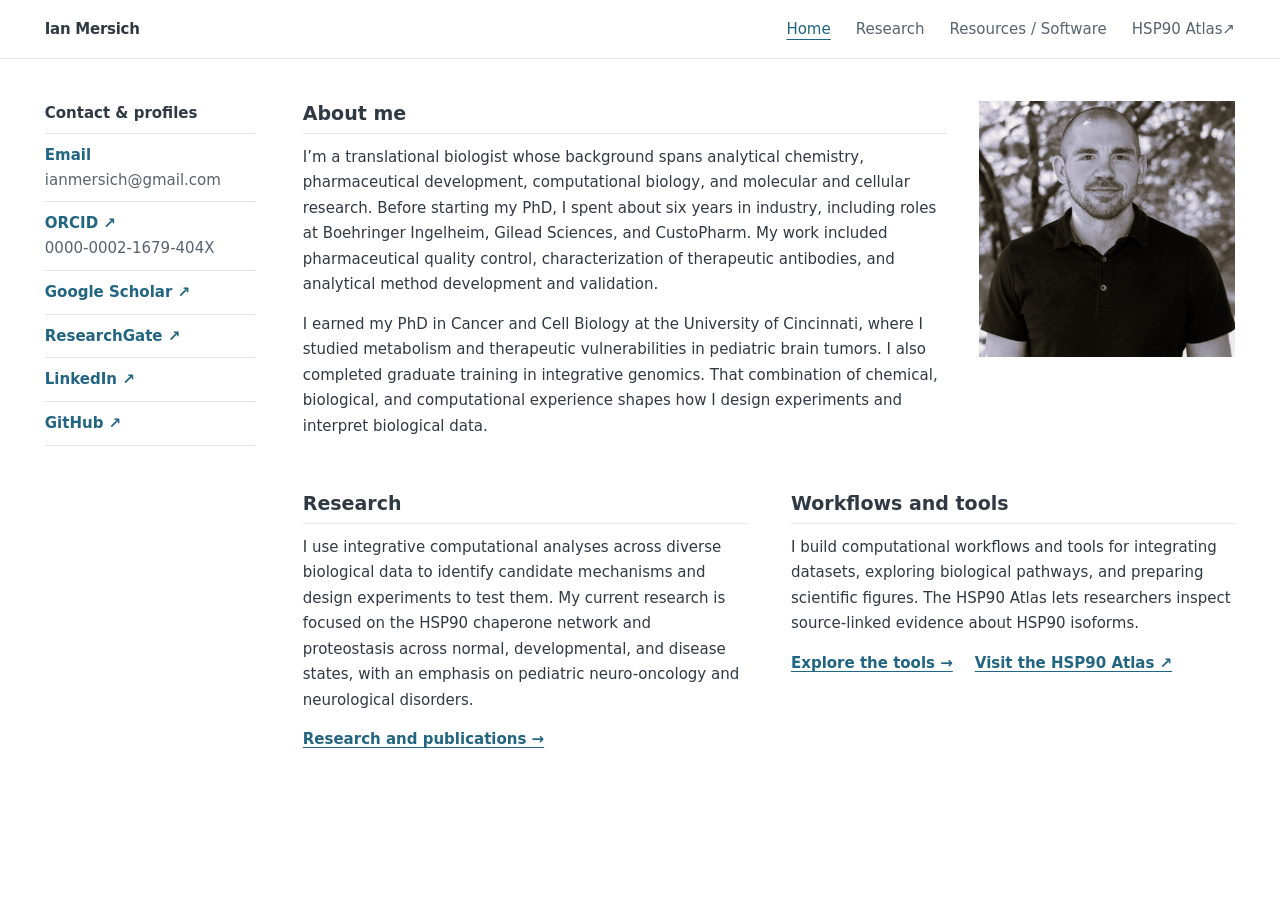
==== commit 5eb9a68b: "Add GitHub to Home profile links" ====
--- a/pages/index.html
+++ b/pages/index.html
@@ -7,7 +7,7 @@
     <title>Ian Mersich — Research and scientific software</title>
     <link rel="icon" href="assets/favicon.svg" type="image/svg+xml">
     <link rel="stylesheet" href="assets/preview.css">
-    <link rel="stylesheet" href="assets/personal-theme.css">
+    <link rel="stylesheet" href="assets/personal-theme.css?v=20261014-alignment">
   </head>
   <body data-preview-page="home">
     <a class="skip-link" href="#main">Skip to content</a>
@@ -21,6 +21,7 @@
           <a href="https://scholar.google.com/citations?user=Ad_-PCsAAAAJ&amp;hl=en" rel="me">Google Scholar ↗</a>
           <a href="https://www.researchgate.net/profile/Ian-Mersich-2" rel="me">ResearchGate ↗</a>
           <a href="https://www.linkedin.com/in/ian-mersich" rel="me">LinkedIn ↗</a>
+          <a href="https://github.com/ian-mersich" rel="me">GitHub ↗</a>
         </nav>
       </aside>
       <div class="personal-content">
--- a/pages/assets/personal-theme.css
+++ b/pages/assets/personal-theme.css
@@ -1,5 +1,4 @@
-/* Private personal-site direction, informed by the restrained layout at hmusta.com.
-   The Superbench product name and HSP90 Atlas remain separate from this site identity. */
+/* Personal website theme. */
 :root {
   --paper: #ffffff;
   --paper-deep: #f7f8f9;
@@ -63,7 +62,8 @@
 .home-section a { font-weight: 600; }
 .home-section .home-inline-links { display: flex; flex-wrap: wrap; gap: 8px 22px; margin-top: 8px; }
 
-/* Research and resources retain concise citations and simple section dividers. */
+/* Research and Software share page/header edges and a consistent metadata column. */
+body[data-preview-page="research"], body[data-preview-page="software"] { --max: 1240px; }
 .research-main, .resource-main { width: min(calc(100% - 2 * var(--page-gutter)), 1240px); max-width: none; padding-block: 40px 64px; }
 .superbench-main { width: min(calc(100% - 2 * var(--page-gutter)), var(--max)); }
 .research-heading, .resource-heading { max-width: 800px; }
@@ -71,9 +71,9 @@
 .research-heading > p:last-child, .resource-heading > p:last-child { color: var(--ink); font-size: 15px; line-height: 1.7; }
 .selected-work, .publications, .resource-list, .resource-guides { margin-top: 34px; padding-top: 18px; border-top: 1px solid var(--line); }
 .study-row a, .resource-entry__links a, .resource-guides a { color: var(--forest); font-weight: 600; }
-.selected-work__heading, .publications__heading { display: flex; justify-content: space-between; gap: 24px; align-items: start; margin-bottom: 12px; }
+.selected-work__heading, .publications__heading { display: grid; grid-template-columns: 170px minmax(0, 1fr); gap: 24px; align-items: baseline; margin-bottom: 12px; }
 .selected-work__heading h2, .publications__heading h2 { margin: 0; font-size: 20px; }
-.selected-work__heading > p, .publications__heading > p { max-width: 320px; margin: 0; color: var(--muted); font-size: 12px; }
+.selected-work__heading > p, .publications__heading > p { max-width: 72ch; margin: 0; color: var(--muted); font-size: 12px; }
 .study-row { display: grid; grid-template-columns: 170px minmax(0, 1fr); gap: 24px; padding: 17px 0; border-top: 1px solid var(--line); }
 .study-row__meta { color: var(--muted); font-size: 12px; }
 .study-row h3 { margin: 0 0 5px; font-size: 16px; }
@@ -198,8 +198,6 @@
   .figure-learning, .availability { padding: 18px 0; }
 }
 
-/* One font family and two type sizes across the private site. The earlier visual
-   studies include many local font declarations; these rules keep the active
-   presentation consistent until the preview CSS is consolidated. */
+/* Consistent typography across the personal pages. */
 body, body * { font-family: var(--sans) !important; font-size: 15px !important; }
 body h1, body h2, body h3 { font-size: 19px !important; }
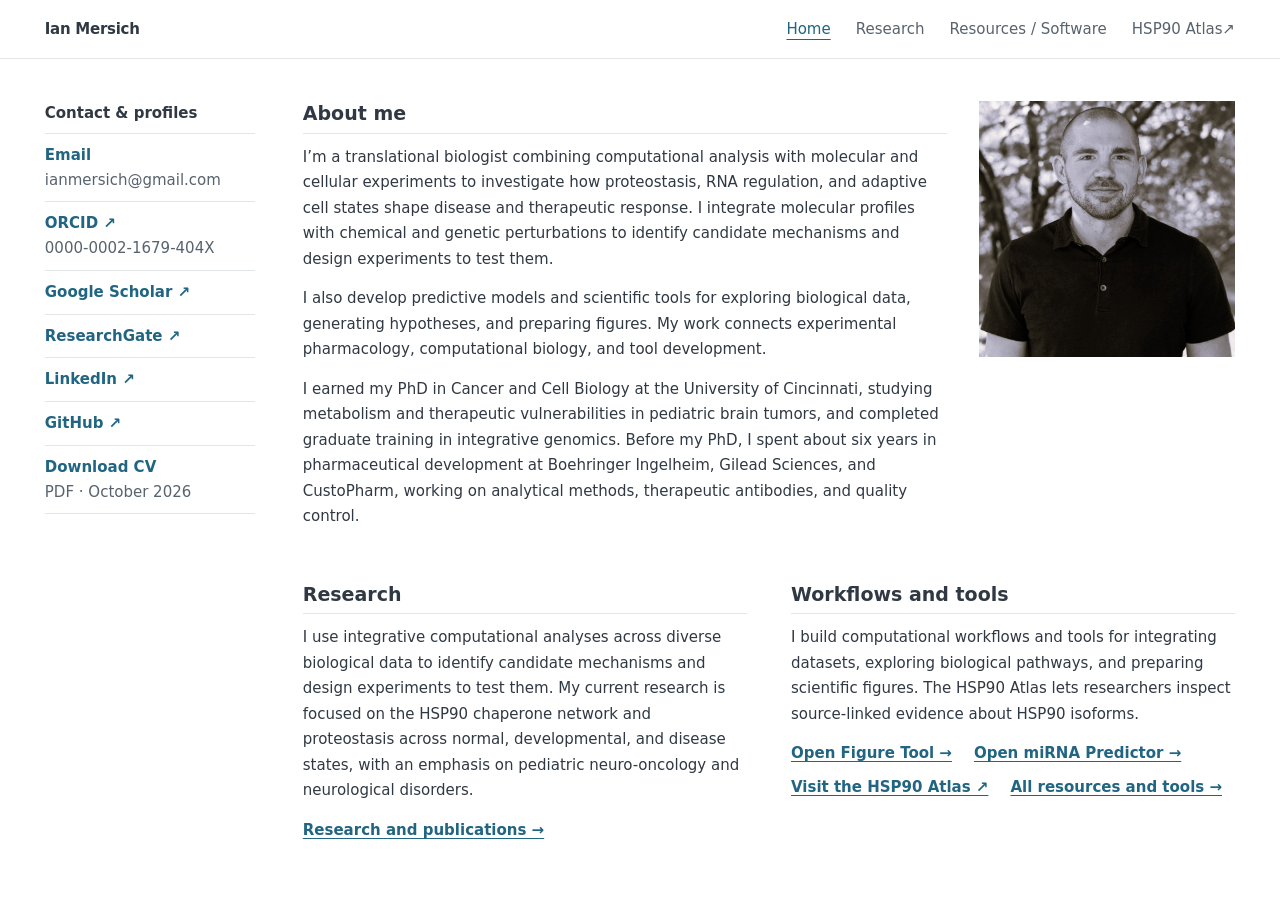
==== commit 284c13a5: "Lead personal site with research, available tools and CV" ====
--- a/pages/index.html
+++ b/pages/index.html
@@ -3,11 +3,11 @@
   <head>
     <meta charset="utf-8">
     <meta name="viewport" content="width=device-width, initial-scale=1">
-    <meta name="description" content="Research and scientific software by Ian Mersich.">
-    <title>Ian Mersich — Research and scientific software</title>
+    <meta name="description" content="Translational biology, computational research, and scientific tools by Ian Mersich.">
+    <title>Ian Mersich — Research and scientific tools</title>
     <link rel="icon" href="assets/favicon.svg" type="image/svg+xml">
     <link rel="stylesheet" href="assets/preview.css">
-    <link rel="stylesheet" href="assets/personal-theme.css?v=20261014-alignment">
+    <link rel="stylesheet" href="assets/personal-theme.css?v=20261019-personal">
   </head>
   <body data-preview-page="home">
     <a class="skip-link" href="#main">Skip to content</a>
@@ -22,14 +22,16 @@
           <a href="https://www.researchgate.net/profile/Ian-Mersich-2" rel="me">ResearchGate ↗</a>
           <a href="https://www.linkedin.com/in/ian-mersich" rel="me">LinkedIn ↗</a>
           <a href="https://github.com/ian-mersich" rel="me">GitHub ↗</a>
+          <a href="assets/Ian_Mersich_CV.pdf" download>Download CV <span>PDF · October 2026</span></a>
         </nav>
       </aside>
       <div class="personal-content">
         <section class="home-intro" aria-labelledby="about-title">
           <div class="home-intro__copy">
             <h1 id="about-title">About me</h1>
-            <p>I’m a translational biologist whose background spans analytical chemistry, pharmaceutical development, computational biology, and molecular and cellular research. Before starting my PhD, I spent about six years in industry, including roles at Boehringer Ingelheim, Gilead Sciences, and CustoPharm. My work included pharmaceutical quality control, characterization of therapeutic antibodies, and analytical method development and validation.</p>
-            <p>I earned my PhD in Cancer and Cell Biology at the University of Cincinnati, where I studied metabolism and therapeutic vulnerabilities in pediatric brain tumors. I also completed graduate training in integrative genomics. That combination of chemical, biological, and computational experience shapes how I design experiments and interpret biological data.</p>
+            <p>I’m a translational biologist combining computational analysis with molecular and cellular experiments to investigate how proteostasis, RNA regulation, and adaptive cell states shape disease and therapeutic response. I integrate molecular profiles with chemical and genetic perturbations to identify candidate mechanisms and design experiments to test them.</p>
+            <p>I also develop predictive models and scientific tools for exploring biological data, generating hypotheses, and preparing figures. My work connects experimental pharmacology, computational biology, and tool development.</p>
+            <p>I earned my PhD in Cancer and Cell Biology at the University of Cincinnati, studying metabolism and therapeutic vulnerabilities in pediatric brain tumors, and completed graduate training in integrative genomics. Before my PhD, I spent about six years in pharmaceutical development at Boehringer Ingelheim, Gilead Sciences, and CustoPharm, working on analytical methods, therapeutic antibodies, and quality control.</p>
           </div>
           <img class="home-intro__photo" src="assets/ian-mersich-portrait.jpg" alt="Portrait of Ian Mersich" width="791" height="791" decoding="async">
         </section>
@@ -41,7 +43,7 @@
         <section class="home-section" aria-labelledby="home-resources-title">
           <h2 id="home-resources-title">Workflows and tools</h2>
           <p>I build computational workflows and tools for integrating datasets, exploring biological pathways, and preparing scientific figures. The HSP90 Atlas lets researchers inspect source-linked evidence about HSP90 isoforms.</p>
-          <p class="home-inline-links"><a href="/software.html">Explore the tools →</a><a href="https://ian-mersich.github.io/hsp90-atlas-site/">Visit the HSP90 Atlas ↗</a></p>
+          <p class="home-inline-links"><a href="/superbench/figure_tool/">Open Figure Tool →</a><a href="/superbench/mirna/">Open miRNA Predictor →</a><a href="https://ian-mersich.github.io/hsp90-atlas-site/">Visit the HSP90 Atlas ↗</a><a href="/software.html">All resources and tools →</a></p>
         </section>
       </div>
     </main>
--- a/pages/assets/personal-theme.css
+++ b/pages/assets/personal-theme.css
@@ -45,6 +45,12 @@
 .primary-nav a[aria-current="page"]::after { display: none; }
 /* Home uses the available width for profiles, biography, and a larger portrait. */
 .home-main { width: min(calc(100% - 2 * var(--page-gutter)), var(--max)); display: grid; grid-template-columns: 210px minmax(0, 1fr); gap: 48px; padding-block: 42px 64px; }
+/* Keep Home's identity column near the left edge even on ultrawide displays.
+   The biography and portrait retain their reading width beside that column. */
+@media (min-width: 801px) {
+  body[data-preview-page="home"] .site-header__inner,
+  body[data-preview-page="home"] .home-main { margin-inline: var(--page-gutter) auto; }
+}
 .profile-summary { min-width: 0; color: var(--muted); }
 .profile-summary__label { margin: 0; padding-bottom: 7px; border-bottom: 1px solid var(--line); color: var(--ink); font-weight: 700; }
 .profile-summary nav { display: grid; }
@@ -79,6 +85,13 @@
 .study-row h3 { margin: 0 0 5px; font-size: 16px; }
 .study-row p { margin: 0 0 7px; color: var(--ink); font-size: 13px; }
 .study-row a { font-size: 13px; }
+.study-links { display: flex; flex-wrap: wrap; gap: 7px 22px; margin-top: 12px; }
+.study-figure { margin: 20px 0 8px; max-width: 850px; }
+.study-figure img { display: block; width: 100%; height: auto; }
+.study-figure figcaption { margin-top: 12px; max-width: 72ch; color: var(--muted); }
+.study-detail { display: grid; grid-template-columns: minmax(0, 1fr) 330px; gap: 30px; align-items: start; }
+.study-detail .study-figure { margin-top: 4px; }
+.study-detail .study-figure figcaption { line-height: 1.55; }
 .publications > h3 { margin: 24px 0 7px; font-size: 16px; }
 .publication-list, .other-work ul { margin: 0; padding: 0; list-style: none; }
 .publication-list li, .other-work li { padding: 13px 0; border-top: 1px solid var(--line); font-size: 13px; }
@@ -163,6 +176,8 @@
 }
 
 @media (max-width: 800px) {
+  .study-detail { grid-template-columns: 1fr; gap: 12px; }
+  .study-detail .study-figure { max-width: 330px; }
   .site-header__inner { align-items: flex-start; flex-direction: column; justify-content: center; gap: 5px; padding-block: 9px; }
   .primary-nav { flex-wrap: wrap; gap: 3px 17px; }
   .home-main { grid-template-columns: 1fr; gap: 23px; }
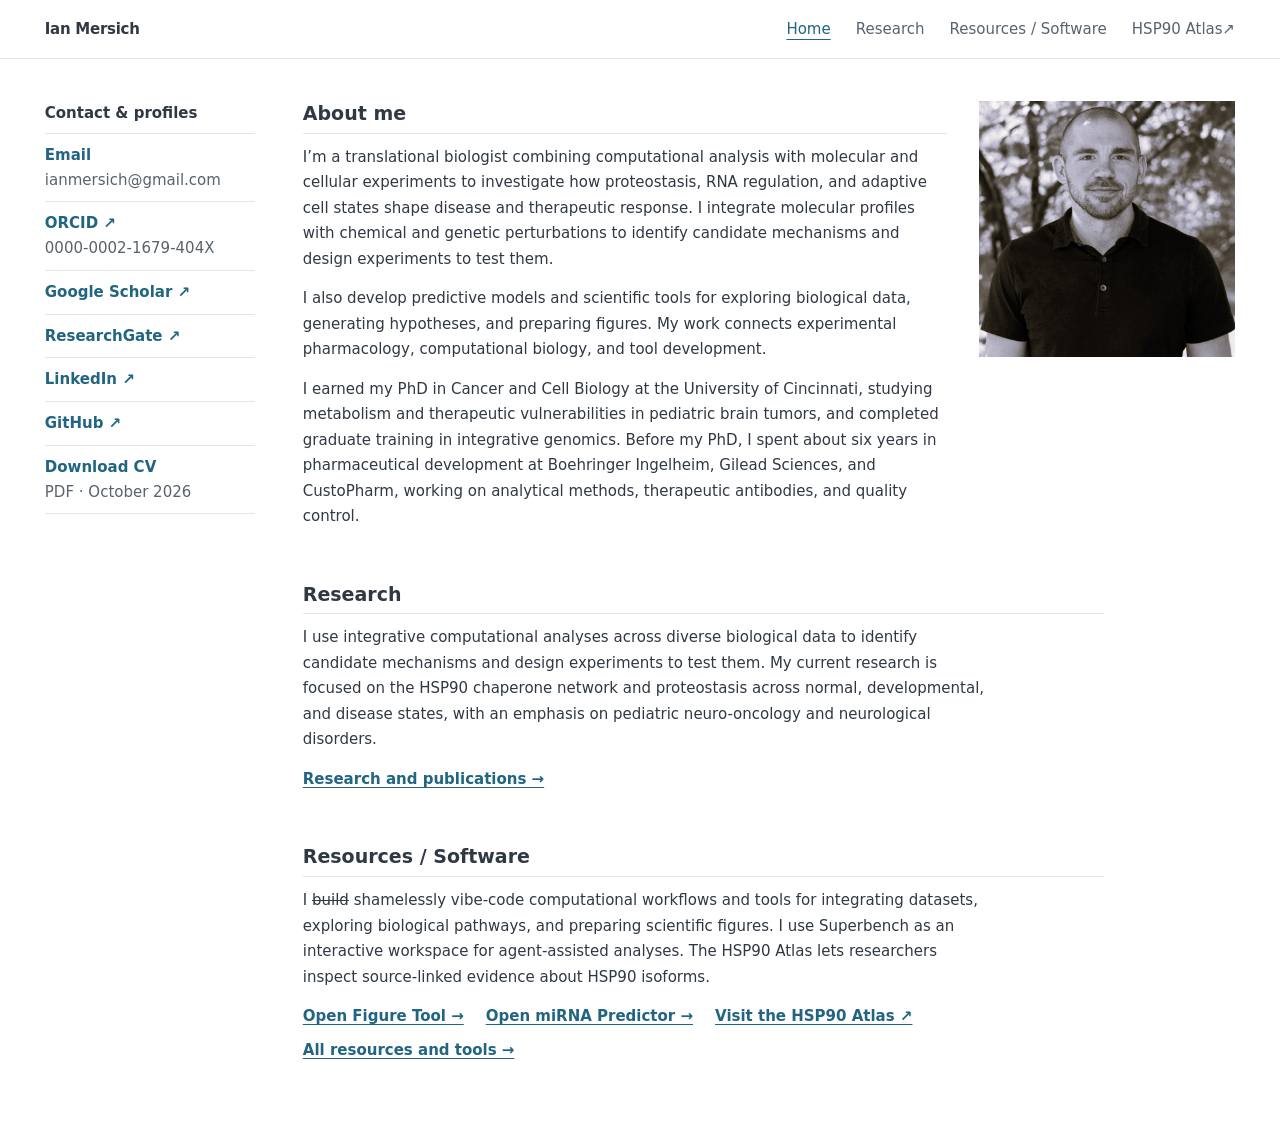
==== commit 8441555e: "Update personal workspace copy and miRNA study overview" ====
--- a/pages/index.html
+++ b/pages/index.html
@@ -7,7 +7,7 @@
     <title>Ian Mersich — Research and scientific tools</title>
     <link rel="icon" href="assets/favicon.svg" type="image/svg+xml">
     <link rel="stylesheet" href="assets/preview.css">
-    <link rel="stylesheet" href="assets/personal-theme.css?v=20261019-personal">
+    <link rel="stylesheet" href="assets/personal-theme.css?v=20261030-workspace">
   </head>
   <body data-preview-page="home">
     <a class="skip-link" href="#main">Skip to content</a>
@@ -41,8 +41,8 @@
           <p><a href="/research.html">Research and publications →</a></p>
         </section>
         <section class="home-section" aria-labelledby="home-resources-title">
-          <h2 id="home-resources-title">Workflows and tools</h2>
-          <p>I build computational workflows and tools for integrating datasets, exploring biological pathways, and preparing scientific figures. The HSP90 Atlas lets researchers inspect source-linked evidence about HSP90 isoforms.</p>
+          <h2 id="home-resources-title">Resources / Software</h2>
+          <p>I <s>build</s> shamelessly vibe-code computational workflows and tools for integrating datasets, exploring biological pathways, and preparing scientific figures. I use Superbench as an interactive workspace for agent-assisted analyses. The HSP90 Atlas lets researchers inspect source-linked evidence about HSP90 isoforms.</p>
           <p class="home-inline-links"><a href="/superbench/figure_tool/">Open Figure Tool →</a><a href="/superbench/mirna/">Open miRNA Predictor →</a><a href="https://ian-mersich.github.io/hsp90-atlas-site/">Visit the HSP90 Atlas ↗</a><a href="/software.html">All resources and tools →</a></p>
         </section>
       </div>
--- a/pages/assets/personal-theme.css
+++ b/pages/assets/personal-theme.css
@@ -64,7 +64,7 @@
 .home-intro h1, .home-section h2 { margin: 0 0 11px; padding-bottom: 7px; border-bottom: 1px solid var(--line); font-size: 20px; }
 .home-intro p, .home-section p { margin: 0 0 14px; color: var(--ink); font-size: 15px; line-height: 1.7; }
 .home-intro p { max-width: 84ch; }
-.home-section { margin-top: 34px; }
+.home-section { max-width: 84ch; margin-top: 34px; }
 .home-section a { font-weight: 600; }
 .home-section .home-inline-links { display: flex; flex-wrap: wrap; gap: 8px 22px; margin-top: 8px; }
 
@@ -87,11 +87,9 @@
 .study-row a { font-size: 13px; }
 .study-links { display: flex; flex-wrap: wrap; gap: 7px 22px; margin-top: 12px; }
 .study-figure { margin: 20px 0 8px; max-width: 850px; }
+.study-figure--wide { max-width: none; }
 .study-figure img { display: block; width: 100%; height: auto; }
 .study-figure figcaption { margin-top: 12px; max-width: 72ch; color: var(--muted); }
-.study-detail { display: grid; grid-template-columns: minmax(0, 1fr) 330px; gap: 30px; align-items: start; }
-.study-detail .study-figure { margin-top: 4px; }
-.study-detail .study-figure figcaption { line-height: 1.55; }
 .publications > h3 { margin: 24px 0 7px; font-size: 16px; }
 .publication-list, .other-work ul { margin: 0; padding: 0; list-style: none; }
 .publication-list li, .other-work li { padding: 13px 0; border-top: 1px solid var(--line); font-size: 13px; }
@@ -170,14 +168,12 @@
 .profile-home__lead { font-size: 16px; }
 
 @media (min-width: 1200px) {
-  .personal-content { display: grid; grid-template-columns: repeat(2, minmax(0, 1fr)); column-gap: 44px; align-items: start; }
+  .personal-content { display: grid; grid-template-columns: minmax(0, 1fr); align-items: start; }
   .home-intro { grid-column: 1 / -1; }
   .home-section { margin-top: 38px; }
 }
 
 @media (max-width: 800px) {
-  .study-detail { grid-template-columns: 1fr; gap: 12px; }
-  .study-detail .study-figure { max-width: 330px; }
   .site-header__inner { align-items: flex-start; flex-direction: column; justify-content: center; gap: 5px; padding-block: 9px; }
   .primary-nav { flex-wrap: wrap; gap: 3px 17px; }
   .home-main { grid-template-columns: 1fr; gap: 23px; }
